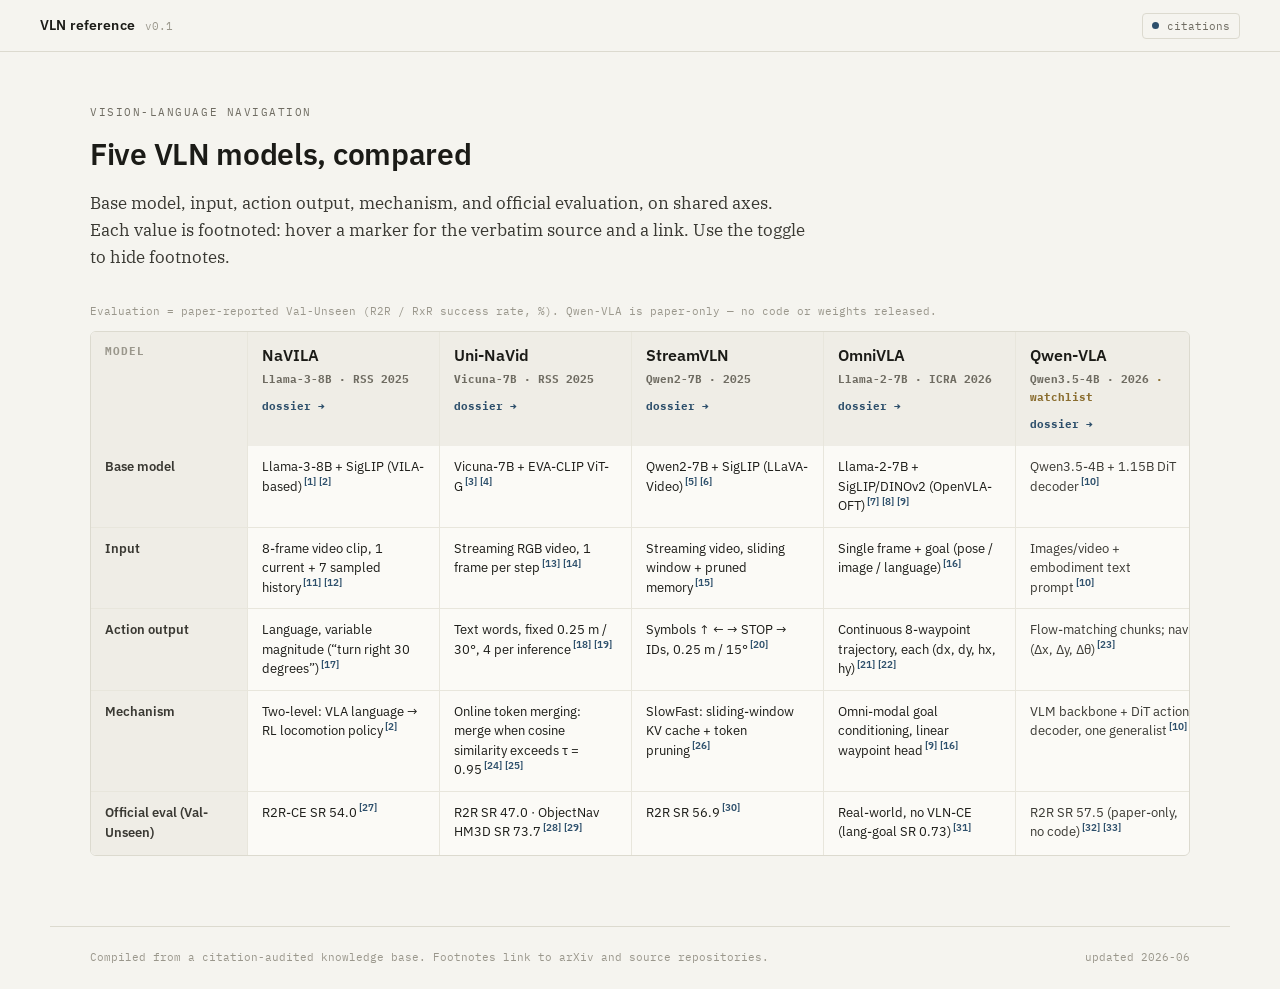
==== index.html @ fb3fae14 "VLN reference — cited VLN model comparison site" ====
<!DOCTYPE html>
<html lang="en">
<head>
<meta charset="utf-8">
<meta name="viewport" content="width=device-width, initial-scale=1">
<title>VLN models — comparative reference</title>
<meta name="description" content="A cited comparison of vision-language navigation (VLN) models: base model, input, action output, mechanism, and official evaluation.">
<link rel="preconnect" href="https://fonts.googleapis.com">
<link rel="preconnect" href="https://fonts.gstatic.com" crossorigin>
<link href="https://fonts.googleapis.com/css2?family=IBM+Plex+Mono:ital,wght@0,400;0,500;1,400&family=IBM+Plex+Sans:wght@400;500;600&family=IBM+Plex+Serif:ital,wght@0,400;0,600;1,400&display=swap" rel="stylesheet">
<link rel="stylesheet" href="assets/style.css">
</head>
<body>

<header class="bar">
  <a class="brand" href="index.html"><b>VLN reference</b><span>v0.1</span></a>
  <button class="toggle" data-cite-toggle aria-pressed="true" title="Show or hide citation footnotes">
    <span class="sw" aria-hidden="true"></span> citations
  </button>
</header>

<main>
  <div class="lead">
    <div class="eyebrow">Vision-language navigation</div>
    <h1>Five VLN models, compared</h1>
    <p>Base model, input, action output, mechanism, and official evaluation, on shared axes. Each value is footnoted: hover a marker for the verbatim source and a link. Use the toggle to hide footnotes.</p>
  </div>

  <div class="table-note">Evaluation = paper-reported Val-Unseen (R2R / RxR success rate, %). Qwen-VLA is paper-only — no code or weights released.</div>
  <div class="matrix-wrap"><div id="matrix"></div></div>
</main>

<footer>
  <span>Compiled from a citation-audited knowledge base. Footnotes link to arXiv and source repositories.</span>
  <span>updated 2026-06</span>
</footer>

<script src="data/sources.js"></script>
<script src="data/models.js"></script>
<script src="assets/cite.js"></script>
<script src="assets/ui.js"></script>
<script src="assets/matrix.js"></script>
</body>
</html>
---- assets/style.css ----
/* VLN reference — light clinical datasheet. No animation, no ornament.
   Dense tables, hairline rules, footnote citations. */

:root {
  --bg:    #f5f4ef;        /* warm paper */
  --cell:  #fbfaf6;
  --head:  #efede6;
  --ink:   #1b1b17;        /* near-black */
  --ink-2: #3a3933;
  --muted: #6f6c62;
  --faint: #9a978c;
  --line:  #dcdacf;
  --line-2:#e8e6dc;
  --accent:#2d4f6b;        /* muted navy — links + footnotes only */
  --watch: #8a6d2f;        /* paper-only marker */
  --serif: "IBM Plex Serif", Georgia, serif;
  --sans:  "IBM Plex Sans", system-ui, sans-serif;
  --mono:  "IBM Plex Mono", ui-monospace, monospace;
}

* { box-sizing: border-box; margin: 0; padding: 0; }
html { -webkit-text-size-adjust: 100%; }
body {
  font-family: var(--serif); color: var(--ink); background: var(--bg);
  line-height: 1.6; -webkit-font-smoothing: antialiased;
}
a { color: var(--accent); }
::selection { background: #d8e2ea; }

/* ── header ── */
.bar {
  position: sticky; top: 0; z-index: 30;
  display: flex; align-items: center; justify-content: space-between;
  height: 52px; padding: 0 clamp(16px, 4vw, 40px);
  background: var(--bg); border-bottom: 1px solid var(--line);
}
.brand { display: flex; align-items: baseline; gap: 10px; text-decoration: none; color: var(--ink); }
.brand b { font-family: var(--sans); font-weight: 600; font-size: 14px; letter-spacing: .01em; }
.brand span { font-family: var(--mono); font-size: 11px; color: var(--faint); }
.toggle {
  display: inline-flex; align-items: center; gap: 8px; cursor: pointer;
  font-family: var(--mono); font-size: 11px; color: var(--muted);
  background: none; border: 1px solid var(--line); border-radius: 4px; padding: 5px 9px;
}
.toggle:hover { border-color: var(--muted); }
.toggle .sw { width: 7px; height: 7px; border-radius: 50%; background: var(--accent); }
.toggle.is-off { color: var(--faint); }
.toggle.is-off .sw { background: var(--faint); }

/* ── page frame ── */
main { max-width: 1180px; margin: 0 auto; padding: clamp(26px, 5vw, 52px) clamp(16px, 4vw, 40px) 70px; }
.lead { max-width: 720px; margin-bottom: 32px; }
.lead .eyebrow { font-family: var(--mono); font-size: 11px; letter-spacing: .14em; text-transform: uppercase; color: var(--muted); }
.lead h1 { font-family: var(--sans); font-weight: 600; font-size: clamp(22px, 3.4vw, 30px); letter-spacing: -.01em; margin: 8px 0 12px; }
.lead p { font-size: 17px; color: var(--ink-2); }
.lead p .k { font-family: var(--mono); font-size: .85em; }

/* ── comparison table ── */
.table-note { font-family: var(--mono); font-size: 11px; color: var(--faint); margin-bottom: 10px; }
.matrix-wrap { overflow-x: auto; border: 1px solid var(--line); border-radius: 6px; background: var(--cell); }
table.matrix { border-collapse: collapse; width: 100%; min-width: 940px; font-family: var(--sans); }
.matrix th, .matrix td { text-align: left; vertical-align: top; border-bottom: 1px solid var(--line-2); border-right: 1px solid var(--line-2); padding: 11px 14px; }
.matrix tr:last-child td, .matrix tr:last-child th { border-bottom: none; }
.matrix th:last-child, .matrix td:last-child { border-right: none; }

.corner { position: sticky; left: 0; z-index: 2; background: var(--head); font-family: var(--mono); font-size: 11px; letter-spacing: .08em; text-transform: uppercase; color: var(--faint); }
.mhead { background: var(--head); min-width: 192px; }
.mname { display: block; font-weight: 600; font-size: 16px; color: var(--ink); }
.mtag { display: block; font-family: var(--mono); font-size: 11px; color: var(--muted); margin-top: 3px; }
.mgo { display: inline-block; margin-top: 9px; font-family: var(--mono); font-size: 11px; text-decoration: none; color: var(--accent); }
.mgo:hover { text-decoration: underline; }
.mgo--dim { color: var(--faint); }
.mhead.is-watch .mtag::after { content: " · watchlist"; color: var(--watch); }

.axis { position: sticky; left: 0; z-index: 1; background: var(--head); font-weight: 600; font-size: 13px; color: var(--ink-2); min-width: 156px; }
.cell { font-size: 13px; line-height: 1.5; color: var(--ink); }
.cell.is-watch { color: var(--ink-2); }
tbody tr:hover .cell { background: #f0efe8; }
tbody tr:hover .axis { background: #e7e5dc; }
.na { color: var(--faint); }

/* ── footnote markers ── */
a.cite {
  font-family: var(--sans); font-size: 10px; font-weight: 600; line-height: 1;
  vertical-align: super; color: var(--accent); text-decoration: none; cursor: pointer;
  margin-left: 1px; padding: 0 1px;
}
a.cite::before { content: "["; } a.cite::after { content: "]"; }
a.cite:hover, a.cite:focus-visible { text-decoration: underline; outline: none; }
body.cites-off a.cite { display: none; }

/* ── tooltip ── */
.tip {
  position: absolute; z-index: 50; width: min(360px, 88vw);
  background: #fff; border: 1px solid var(--line); border-radius: 6px; padding: 12px 14px;
  box-shadow: 0 8px 28px rgba(40,38,30,.16);
  opacity: 0; visibility: hidden; transform: translateY(2px); pointer-events: none;
  transition: opacity .1s ease, transform .1s ease;
}
.tip.show { opacity: 1; visibility: visible; transform: none; pointer-events: auto; }
.tip-h { display: flex; align-items: baseline; gap: 8px; flex-wrap: wrap; }
.tip-n { font-family: var(--sans); font-weight: 600; font-size: 11px; color: var(--accent); }
.tip-type { font-family: var(--mono); font-size: 9px; letter-spacing: .1em; text-transform: uppercase; color: #fff; background: var(--muted); padding: 2px 5px; border-radius: 3px; }
.tip-loc { font-family: var(--mono); font-size: 11px; color: var(--muted); }
.tip-q { display: block; font-family: var(--serif); font-style: italic; font-size: 14px; line-height: 1.5; color: var(--ink); margin: 9px 0; padding-left: 11px; border-left: 2px solid var(--line); }
.tip-link { display: inline-block; font-family: var(--mono); font-size: 11px; color: var(--accent); text-decoration: none; border-bottom: 1px solid var(--line); }
.tip-link:hover { border-color: var(--accent); }

/* ── per-model dossier ── */
.doc { max-width: 760px; }
.doc .back { font-family: var(--mono); font-size: 11px; color: var(--muted); text-decoration: none; }
.doc .back:hover { color: var(--accent); }
.doc h1 { font-family: var(--sans); font-weight: 600; font-size: clamp(26px, 4vw, 34px); letter-spacing: -.01em; margin: 14px 0 4px; }
.doc .sub { font-family: var(--mono); font-size: 12px; color: var(--muted); }
.doc .abstract { font-size: 18px; line-height: 1.6; color: var(--ink-2); margin: 20px 0 34px; }

/* spec table (key/value facts) */
.spec { width: 100%; border-collapse: collapse; border: 1px solid var(--line); border-radius: 6px; overflow: hidden; margin-bottom: 38px; font-family: var(--sans); }
.spec td { border-bottom: 1px solid var(--line-2); padding: 10px 14px; vertical-align: top; }
.spec tr:last-child td { border-bottom: none; }
.spec .k { width: 200px; background: var(--head); font-size: 12px; color: var(--muted); }
.spec .v { font-size: 13px; color: var(--ink); background: var(--cell); }
.spec .v .mono { font-family: var(--mono); }

.doc section { margin-bottom: 32px; }
.doc h2 { font-family: var(--sans); font-weight: 600; font-size: 13px; letter-spacing: .04em; text-transform: uppercase; color: var(--muted); padding-bottom: 7px; border-bottom: 1px solid var(--line); margin-bottom: 14px; }
.doc p { font-size: 17px; line-height: 1.68; color: var(--ink); margin-bottom: 13px; }
.doc p .mono { font-family: var(--mono); font-size: .88em; }

/* references */
.refs { border-top: 1px solid var(--line); padding-top: 18px; margin-top: 8px; }
.refs h2 { font-family: var(--sans); font-weight: 600; font-size: 12px; letter-spacing: .08em; text-transform: uppercase; color: var(--muted); margin-bottom: 12px; }
#references { list-style: none; }
#references li { display: flex; gap: 10px; align-items: baseline; padding: 6px 0; font-family: var(--mono); font-size: 12px; line-height: 1.5; }
.ref-n { color: var(--accent); font-weight: 600; min-width: 18px; }
.ref-type { font-size: 9px; letter-spacing: .08em; text-transform: uppercase; color: var(--faint); min-width: 64px; }
#references a { color: var(--ink-2); text-decoration: none; border-bottom: 1px solid var(--line); }
#references a:hover { color: var(--accent); }

/* ── footer ── */
footer { border-top: 1px solid var(--line); max-width: 1180px; margin: 0 auto; padding: 22px clamp(16px, 4vw, 40px); display: flex; justify-content: space-between; flex-wrap: wrap; gap: 12px; font-family: var(--mono); font-size: 11px; color: var(--faint); }
footer a { color: var(--muted); }

@media (max-width: 640px) { .lead p { font-size: 16px; } }
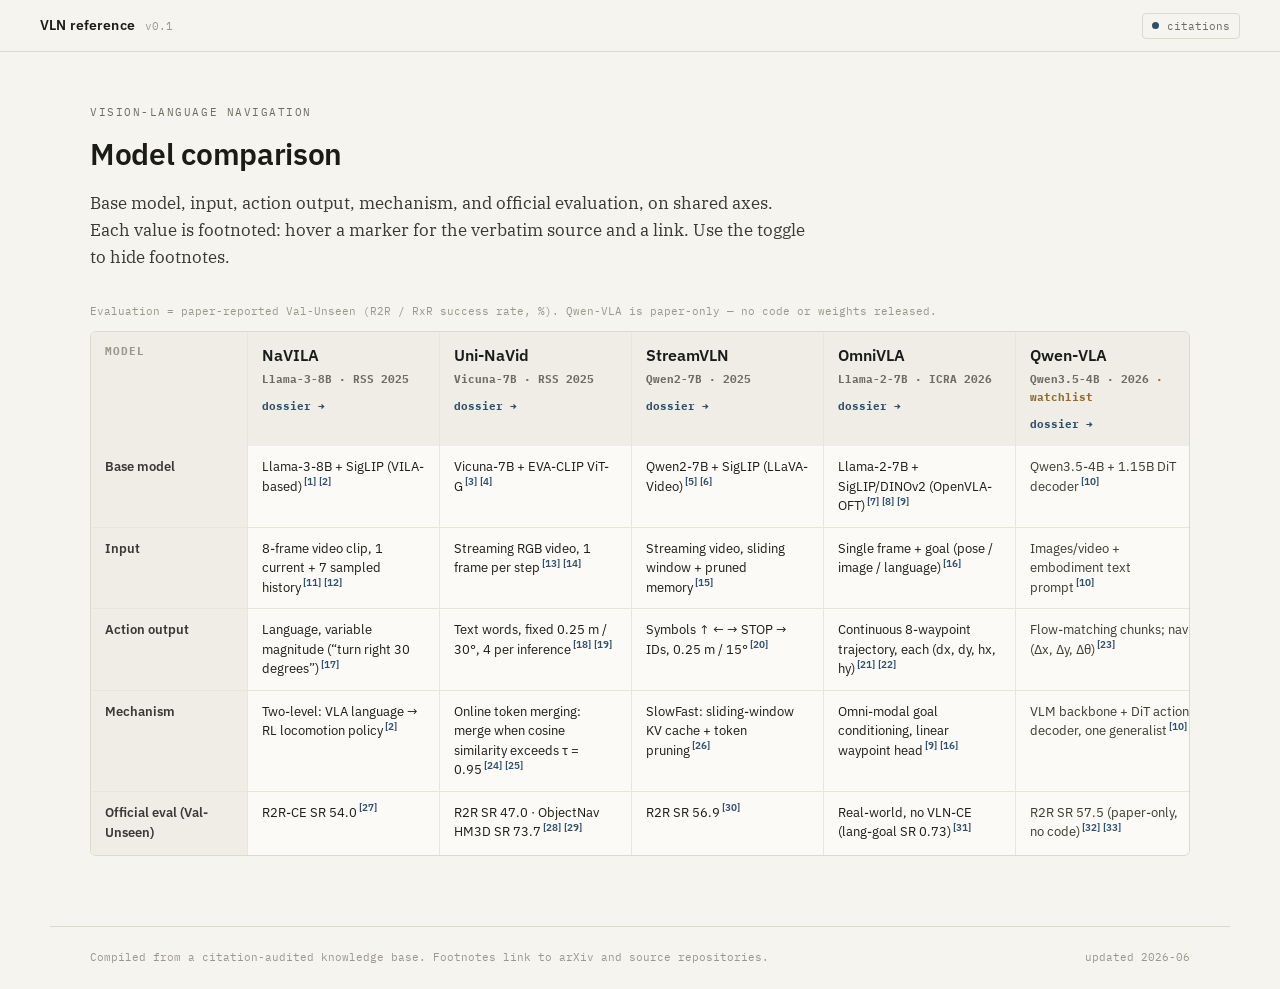
==== commit f9ce31ef: "Home title: 'Five VLN models, compared' -> 'Model comparison' Plain label over a slogan headline (ti" ====
--- a/index.html
+++ b/index.html
@@ -22,7 +22,7 @@
 <main>
   <div class="lead">
     <div class="eyebrow">Vision-language navigation</div>
-    <h1>Five VLN models, compared</h1>
+    <h1>Model comparison</h1>
     <p>Base model, input, action output, mechanism, and official evaluation, on shared axes. Each value is footnoted: hover a marker for the verbatim source and a link. Use the toggle to hide footnotes.</p>
   </div>
 
